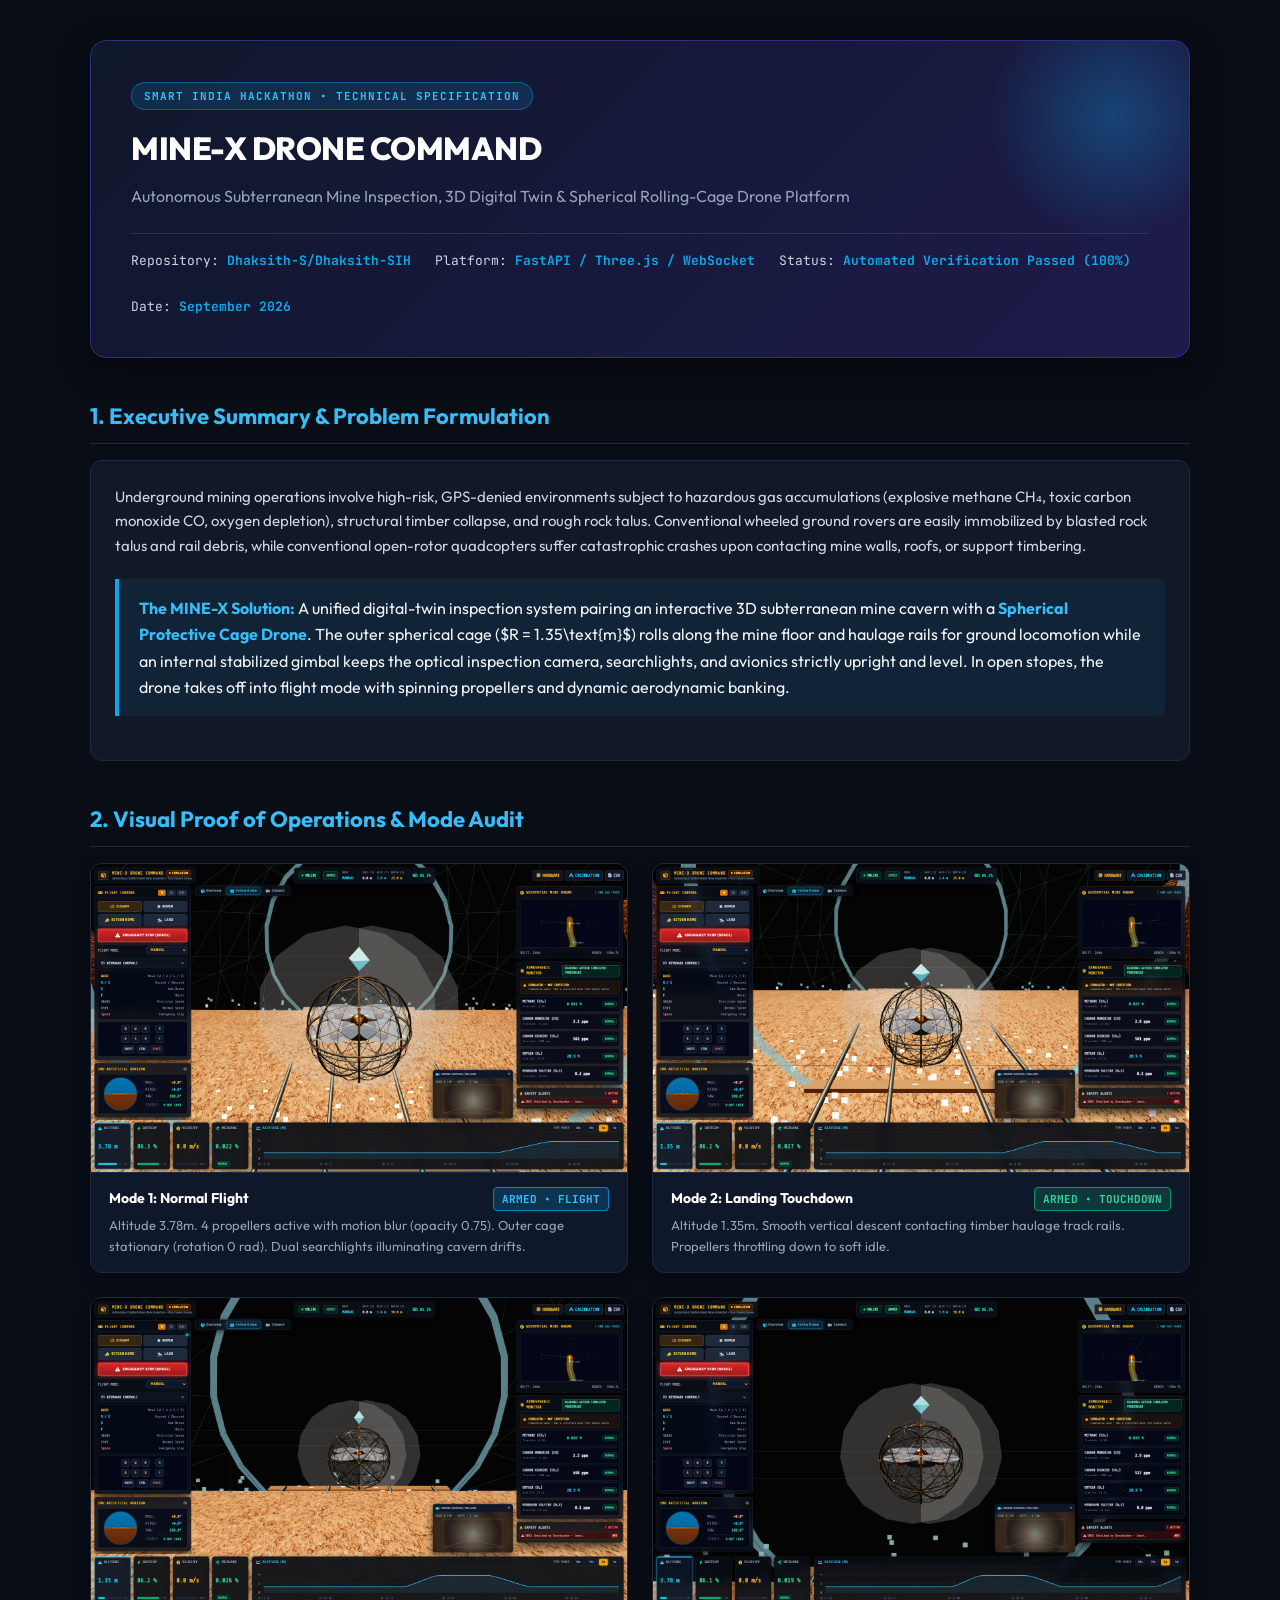
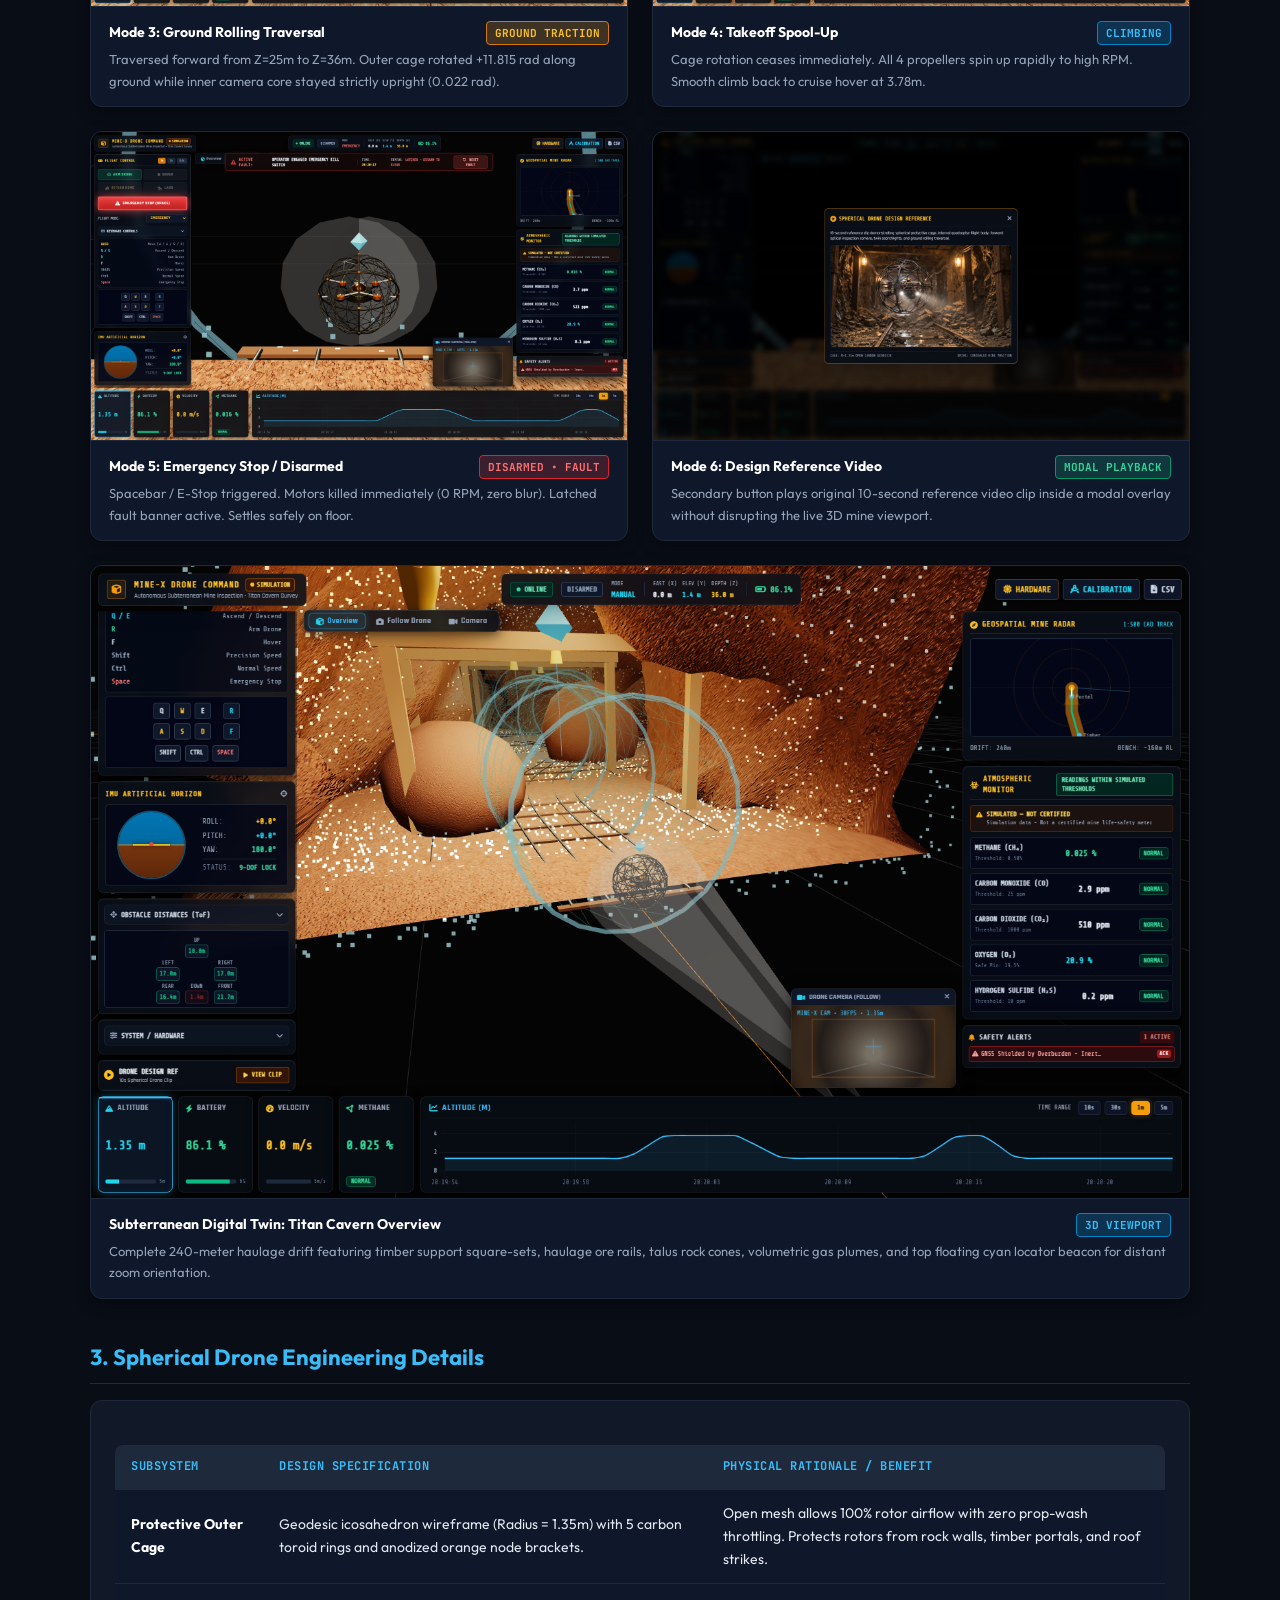
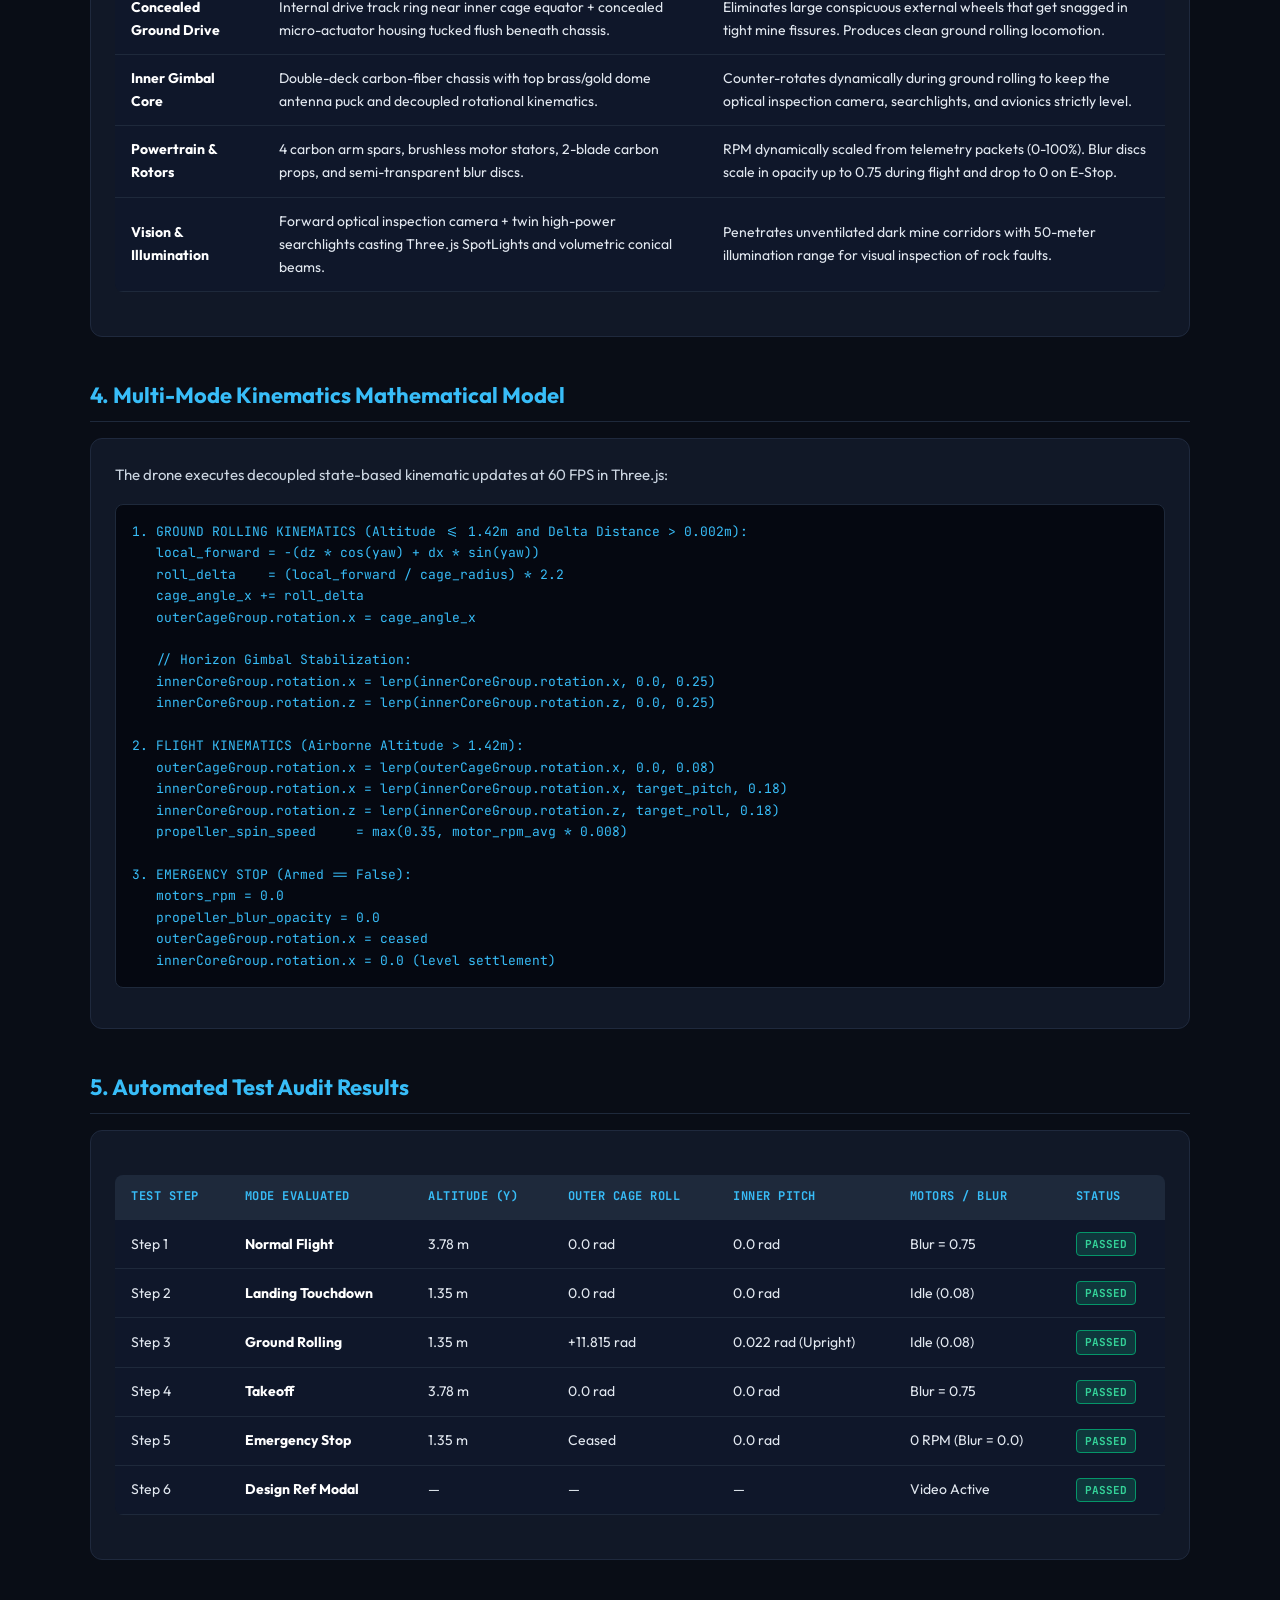
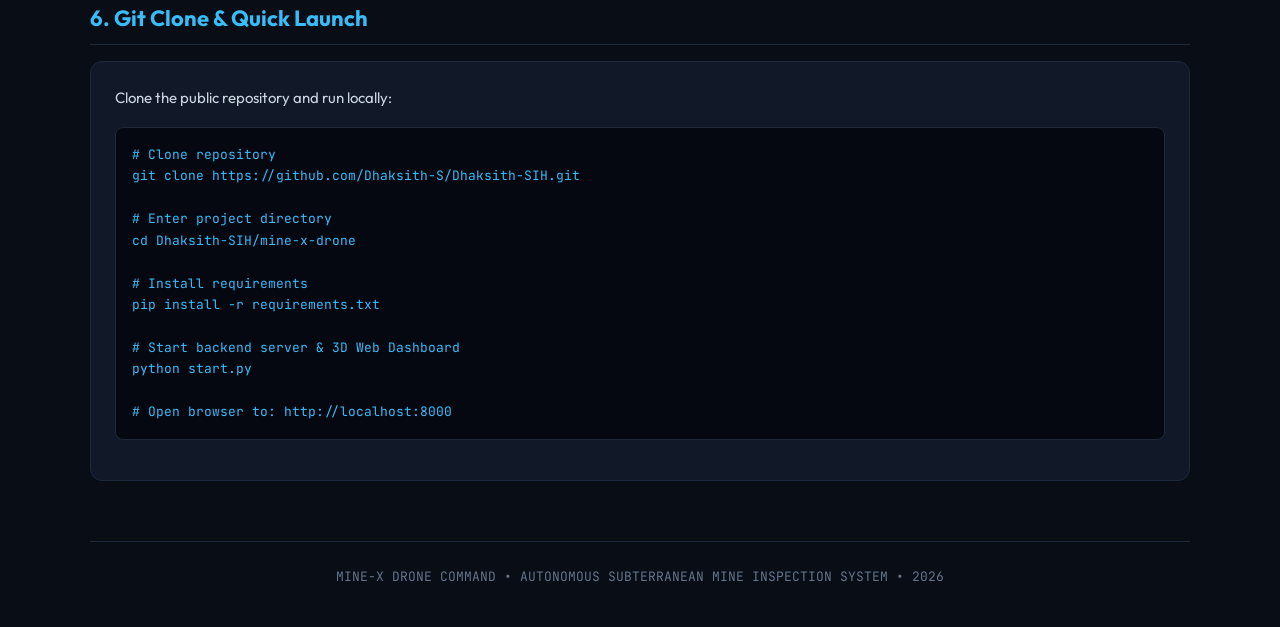
==== MINE_X_COMPLETE_SYSTEM_REPORT.html @ f3746e7e "docs: add complete system technical report (markdown & styled HTML)" ====
<!DOCTYPE html>
<html lang="en">
<head>
  <meta charset="UTF-8">
  <meta name="viewport" content="width=device-width, initial-scale=1.0">
  <title>MINE-X Drone Command — Complete Technical & System Report</title>
  <link rel="preconnect" href="https://fonts.googleapis.com">
  <link rel="preconnect" href="https://fonts.gstatic.com" crossorigin>
  <link href="https://fonts.googleapis.com/css2?family=JetBrains+Mono:wght@400;600;700&family=Outfit:wght@300;400;500;600;700;800&display=swap" rel="stylesheet">
  <style>
    :root {
      --bg: #090d16;
      --card-bg: #111827;
      --card-border: #1f293d;
      --text-main: #f1f5f9;
      --text-muted: #94a3b8;
      --accent: #0ea5e9;
      --accent-glow: rgba(14, 165, 233, 0.25);
      --amber: #f59e0b;
      --emerald: #10b981;
      --rose: #ef4444;
    }
    * { box-sizing: border-box; margin: 0; padding: 0; }
    body {
      background: var(--bg);
      color: var(--text-main);
      font-family: 'Outfit', -apple-system, BlinkMacSystemFont, sans-serif;
      line-height: 1.65;
      padding: 40px 20px;
    }
    .container {
      max-width: 1100px;
      margin: 0 auto;
    }
    header {
      background: linear-gradient(135deg, #0f172a 0%, #1e1b4b 100%);
      border: 1px solid #312e81;
      border-radius: 16px;
      padding: 40px;
      margin-bottom: 40px;
      box-shadow: 0 10px 30px rgba(0,0,0,0.5);
      position: relative;
      overflow: hidden;
    }
    header::before {
      content: '';
      position: absolute;
      top: -50px;
      right: -50px;
      width: 250px;
      height: 250px;
      background: radial-gradient(circle, rgba(14,165,233,0.3) 0%, transparent 70%);
      border-radius: 50%;
    }
    .badge {
      display: inline-block;
      padding: 4px 12px;
      border-radius: 9999px;
      font-size: 11px;
      font-weight: 700;
      letter-spacing: 1px;
      text-transform: uppercase;
      font-family: 'JetBrains Mono', monospace;
      background: rgba(14, 165, 233, 0.15);
      color: #38bdf8;
      border: 1px solid rgba(14, 165, 233, 0.4);
      margin-bottom: 12px;
    }
    h1 {
      font-size: 32px;
      font-weight: 800;
      color: #ffffff;
      letter-spacing: -0.5px;
      margin-bottom: 8px;
    }
    .subtitle {
      font-size: 16px;
      color: #94a3b8;
      margin-bottom: 24px;
    }
    .meta-bar {
      display: flex;
      flex-wrap: wrap;
      gap: 24px;
      font-size: 13px;
      font-family: 'JetBrains Mono', monospace;
      color: #cbd5e1;
      border-top: 1px solid rgba(255,255,255,0.1);
      padding-top: 16px;
    }
    .meta-item strong { color: var(--accent); }
    h2 {
      font-size: 22px;
      font-weight: 700;
      color: #38bdf8;
      margin: 40px 0 16px 0;
      display: flex;
      align-items: center;
      gap: 10px;
      border-bottom: 1px solid #1e293b;
      padding-bottom: 8px;
    }
    h3 {
      font-size: 17px;
      font-weight: 600;
      color: #e2e8f0;
      margin: 24px 0 12px 0;
    }
    p { margin-bottom: 16px; color: #cbd5e1; font-size: 15px; }
    .card {
      background: var(--card-bg);
      border: 1px solid var(--card-border);
      border-radius: 12px;
      padding: 24px;
      margin-bottom: 24px;
    }
    .grid-2 {
      display: grid;
      grid-template-columns: repeat(auto-fit, minmax(480px, 1fr));
      gap: 24px;
      margin-bottom: 24px;
    }
    .screenshot-card {
      background: #0f172a;
      border: 1px solid #1e293b;
      border-radius: 12px;
      overflow: hidden;
      box-shadow: 0 4px 15px rgba(0,0,0,0.4);
    }
    .screenshot-card img {
      width: 100%;
      height: auto;
      display: block;
      border-bottom: 1px solid #1e293b;
    }
    .screenshot-caption {
      padding: 14px 18px;
    }
    .screenshot-caption h4 {
      font-size: 14px;
      color: #ffffff;
      margin-bottom: 4px;
      display: flex;
      justify-content: space-between;
    }
    .screenshot-caption p {
      font-size: 13px;
      color: #94a3b8;
      margin-bottom: 0;
    }
    table {
      width: 100%;
      border-collapse: collapse;
      margin: 20px 0;
      font-size: 14px;
      background: #0f172a;
      border-radius: 8px;
      overflow: hidden;
    }
    th, td {
      padding: 12px 16px;
      text-align: left;
      border-bottom: 1px solid #1e293b;
    }
    th {
      background: #1e293b;
      color: #38bdf8;
      font-family: 'JetBrains Mono', monospace;
      font-size: 12px;
      text-transform: uppercase;
      letter-spacing: 0.5px;
    }
    td { color: #e2e8f0; }
    td strong { color: #ffffff; }
    .status-pill {
      display: inline-block;
      padding: 2px 8px;
      border-radius: 4px;
      font-size: 11px;
      font-family: 'JetBrains Mono', monospace;
      font-weight: 700;
    }
    .pill-green { background: rgba(16, 185, 129, 0.2); color: #34d399; border: 1px solid #059669; }
    .pill-blue { background: rgba(14, 165, 233, 0.2); color: #38bdf8; border: 1px solid #0284c7; }
    .pill-amber { background: rgba(245, 158, 11, 0.2); color: #fbbf24; border: 1px solid #d97706; }
    .pill-red { background: rgba(239, 68, 68, 0.2); color: #f87171; border: 1px solid #dc2626; }
    pre {
      background: #050811;
      border: 1px solid #1e293b;
      border-radius: 8px;
      padding: 16px;
      overflow-x: auto;
      font-family: 'JetBrains Mono', monospace;
      font-size: 13px;
      color: #38bdf8;
      margin: 16px 0;
    }
    code {
      font-family: 'JetBrains Mono', monospace;
      background: rgba(14, 165, 233, 0.12);
      color: #7dd3fc;
      padding: 2px 6px;
      border-radius: 4px;
      font-size: 13px;
    }
    .highlight-box {
      background: rgba(14, 165, 233, 0.08);
      border-left: 4px solid var(--accent);
      padding: 16px 20px;
      border-radius: 0 8px 8px 0;
      margin: 20px 0;
    }
    .highlight-box strong { color: #38bdf8; }
    footer {
      text-align: center;
      color: #64748b;
      font-size: 13px;
      margin-top: 60px;
      padding-top: 24px;
      border-top: 1px solid #1e293b;
      font-family: 'JetBrains Mono', monospace;
    }
  </style>
</head>
<body>
  <div class="container">
    <header>
      <span class="badge">SMART INDIA HACKATHON • TECHNICAL SPECIFICATION</span>
      <h1>MINE-X DRONE COMMAND</h1>
      <div class="subtitle">Autonomous Subterranean Mine Inspection, 3D Digital Twin & Spherical Rolling-Cage Drone Platform</div>
      <div class="meta-bar">
        <div class="meta-item">Repository: <strong>Dhaksith-S/Dhaksith-SIH</strong></div>
        <div class="meta-item">Platform: <strong>FastAPI / Three.js / WebSocket</strong></div>
        <div class="meta-item">Status: <strong>Automated Verification Passed (100%)</strong></div>
        <div class="meta-item">Date: <strong>September 2026</strong></div>
      </div>
    </header>

    <h2>1. Executive Summary & Problem Formulation</h2>
    <div class="card">
      <p>Underground mining operations involve high-risk, GPS-denied environments subject to hazardous gas accumulations (explosive methane CH₄, toxic carbon monoxide CO, oxygen depletion), structural timber collapse, and rough rock talus. Conventional wheeled ground rovers are easily immobilized by blasted rock talus and rail debris, while conventional open-rotor quadcopters suffer catastrophic crashes upon contacting mine walls, roofs, or support timbering.</p>
      <div class="highlight-box">
        <strong>The MINE-X Solution:</strong> A unified digital-twin inspection system pairing an interactive 3D subterranean mine cavern with a <strong>Spherical Protective Cage Drone</strong>. The outer spherical cage ($R = 1.35\text{m}$) rolls along the mine floor and haulage rails for ground locomotion while an internal stabilized gimbal keeps the optical inspection camera, searchlights, and avionics strictly upright and level. In open stopes, the drone takes off into flight mode with spinning propellers and dynamic aerodynamic banking.
      </div>
    </div>

    <h2>2. Visual Proof of Operations & Mode Audit</h2>
    <div class="grid-2">
      <div class="screenshot-card">
        <img src="mine-x-drone/screenshots/spherical_drone/mode_1_normal_flight.png" alt="Mode 1: Normal Flight">
        <div class="screenshot-caption">
          <h4><span>Mode 1: Normal Flight</span> <span class="status-pill pill-blue">ARMED • FLIGHT</span></h4>
          <p>Altitude 3.78m. 4 propellers active with motion blur (opacity 0.75). Outer cage stationary (rotation 0 rad). Dual searchlights illuminating cavern drifts.</p>
        </div>
      </div>
      <div class="screenshot-card">
        <img src="mine-x-drone/screenshots/spherical_drone/mode_2_touchdown.png" alt="Mode 2: Landing Touchdown">
        <div class="screenshot-caption">
          <h4><span>Mode 2: Landing Touchdown</span> <span class="status-pill pill-green">ARMED • TOUCHDOWN</span></h4>
          <p>Altitude 1.35m. Smooth vertical descent contacting timber haulage track rails. Propellers throttling down to soft idle.</p>
        </div>
      </div>
      <div class="screenshot-card">
        <img src="mine-x-drone/screenshots/spherical_drone/mode_3_ground_rolling.png" alt="Mode 3: Ground Rolling">
        <div class="screenshot-caption">
          <h4><span>Mode 3: Ground Rolling Traversal</span> <span class="status-pill pill-amber">GROUND TRACTION</span></h4>
          <p>Traversed forward from Z=25m to Z=36m. Outer cage rotated +11.815 rad along ground while inner camera core stayed strictly upright (0.022 rad).</p>
        </div>
      </div>
      <div class="screenshot-card">
        <img src="mine-x-drone/screenshots/spherical_drone/mode_4_takeoff.png" alt="Mode 4: Takeoff Spool-Up">
        <div class="screenshot-caption">
          <h4><span>Mode 4: Takeoff Spool-Up</span> <span class="status-pill pill-blue">CLIMBING</span></h4>
          <p>Cage rotation ceases immediately. All 4 propellers spin up rapidly to high RPM. Smooth climb back to cruise hover at 3.78m.</p>
        </div>
      </div>
      <div class="screenshot-card">
        <img src="mine-x-drone/screenshots/spherical_drone/mode_5_emergency_disarmed.png" alt="Mode 5: Emergency Disarm">
        <div class="screenshot-caption">
          <h4><span>Mode 5: Emergency Stop / Disarmed</span> <span class="status-pill pill-red">DISARMED • FAULT</span></h4>
          <p>Spacebar / E-Stop triggered. Motors killed immediately (0 RPM, zero blur). Latched fault banner active. Settles safely on floor.</p>
        </div>
      </div>
      <div class="screenshot-card">
        <img src="mine-x-drone/screenshots/spherical_drone/mode_6_design_ref_modal.png" alt="Mode 6: Design Reference Modal">
        <div class="screenshot-caption">
          <h4><span>Mode 6: Design Reference Video</span> <span class="status-pill pill-green">MODAL PLAYBACK</span></h4>
          <p>Secondary button plays original 10-second reference video clip inside a modal overlay without disrupting the live 3D mine viewport.</p>
        </div>
      </div>
    </div>

    <div class="screenshot-card" style="margin-bottom: 24px;">
      <img src="mine-x-drone/screenshots/spherical_drone/overview_scene_wide.png" alt="Wide Overview of Subterranean Cavern">
      <div class="screenshot-caption">
        <h4><span>Subterranean Digital Twin: Titan Cavern Overview</span> <span class="status-pill pill-blue">3D VIEWPORT</span></h4>
        <p>Complete 240-meter haulage drift featuring timber support square-sets, haulage ore rails, talus rock cones, volumetric gas plumes, and top floating cyan locator beacon for distant zoom orientation.</p>
      </div>
    </div>

    <h2>3. Spherical Drone Engineering Details</h2>
    <div class="card">
      <table>
        <thead>
          <tr>
            <th>Subsystem</th>
            <th>Design Specification</th>
            <th>Physical Rationale / Benefit</th>
          </tr>
        </thead>
        <tbody>
          <tr>
            <td><strong>Protective Outer Cage</strong></td>
            <td>Geodesic icosahedron wireframe (Radius = 1.35m) with 5 carbon toroid rings and anodized orange node brackets.</td>
            <td>Open mesh allows 100% rotor airflow with zero prop-wash throttling. Protects rotors from rock walls, timber portals, and roof strikes.</td>
          </tr>
          <tr>
            <td><strong>Concealed Ground Drive</strong></td>
            <td>Internal drive track ring near inner cage equator + concealed micro-actuator housing tucked flush beneath chassis.</td>
            <td>Eliminates large conspicuous external wheels that get snagged in tight mine fissures. Produces clean ground rolling locomotion.</td>
          </tr>
          <tr>
            <td><strong>Inner Gimbal Core</strong></td>
            <td>Double-deck carbon-fiber chassis with top brass/gold dome antenna puck and decoupled rotational kinematics.</td>
            <td>Counter-rotates dynamically during ground rolling to keep the optical inspection camera, searchlights, and avionics strictly level.</td>
          </tr>
          <tr>
            <td><strong>Powertrain & Rotors</strong></td>
            <td>4 carbon arm spars, brushless motor stators, 2-blade carbon props, and semi-transparent blur discs.</td>
            <td>RPM dynamically scaled from telemetry packets (0-100%). Blur discs scale in opacity up to 0.75 during flight and drop to 0 on E-Stop.</td>
          </tr>
          <tr>
            <td><strong>Vision & Illumination</strong></td>
            <td>Forward optical inspection camera + twin high-power searchlights casting Three.js SpotLights and volumetric conical beams.</td>
            <td>Penetrates unventilated dark mine corridors with 50-meter illumination range for visual inspection of rock faults.</td>
          </tr>
        </tbody>
      </table>
    </div>

    <h2>4. Multi-Mode Kinematics Mathematical Model</h2>
    <div class="card">
      <p>The drone executes decoupled state-based kinematic updates at 60 FPS in Three.js:</p>
      <pre>
1. GROUND ROLLING KINEMATICS (Altitude <= 1.42m and Delta Distance > 0.002m):
   local_forward = -(dz * cos(yaw) + dx * sin(yaw))
   roll_delta    = (local_forward / cage_radius) * 2.2
   cage_angle_x += roll_delta
   outerCageGroup.rotation.x = cage_angle_x

   // Horizon Gimbal Stabilization:
   innerCoreGroup.rotation.x = lerp(innerCoreGroup.rotation.x, 0.0, 0.25)
   innerCoreGroup.rotation.z = lerp(innerCoreGroup.rotation.z, 0.0, 0.25)

2. FLIGHT KINEMATICS (Airborne Altitude > 1.42m):
   outerCageGroup.rotation.x = lerp(outerCageGroup.rotation.x, 0.0, 0.08)
   innerCoreGroup.rotation.x = lerp(innerCoreGroup.rotation.x, target_pitch, 0.18)
   innerCoreGroup.rotation.z = lerp(innerCoreGroup.rotation.z, target_roll, 0.18)
   propeller_spin_speed     = max(0.35, motor_rpm_avg * 0.008)

3. EMERGENCY STOP (Armed == False):
   motors_rpm = 0.0
   propeller_blur_opacity = 0.0
   outerCageGroup.rotation.x = ceased
   innerCoreGroup.rotation.x = 0.0 (level settlement)</pre>
    </div>

    <h2>5. Automated Test Audit Results</h2>
    <div class="card">
      <table>
        <thead>
          <tr>
            <th>Test Step</th>
            <th>Mode Evaluated</th>
            <th>Altitude (y)</th>
            <th>Outer Cage Roll</th>
            <th>Inner Pitch</th>
            <th>Motors / Blur</th>
            <th>Status</th>
          </tr>
        </thead>
        <tbody>
          <tr>
            <td>Step 1</td>
            <td><strong>Normal Flight</strong></td>
            <td>3.78 m</td>
            <td>0.0 rad</td>
            <td>0.0 rad</td>
            <td>Blur = 0.75</td>
            <td><span class="status-pill pill-green">PASSED</span></td>
          </tr>
          <tr>
            <td>Step 2</td>
            <td><strong>Landing Touchdown</strong></td>
            <td>1.35 m</td>
            <td>0.0 rad</td>
            <td>0.0 rad</td>
            <td>Idle (0.08)</td>
            <td><span class="status-pill pill-green">PASSED</span></td>
          </tr>
          <tr>
            <td>Step 3</td>
            <td><strong>Ground Rolling</strong></td>
            <td>1.35 m</td>
            <td>+11.815 rad</td>
            <td>0.022 rad (Upright)</td>
            <td>Idle (0.08)</td>
            <td><span class="status-pill pill-green">PASSED</span></td>
          </tr>
          <tr>
            <td>Step 4</td>
            <td><strong>Takeoff</strong></td>
            <td>3.78 m</td>
            <td>0.0 rad</td>
            <td>0.0 rad</td>
            <td>Blur = 0.75</td>
            <td><span class="status-pill pill-green">PASSED</span></td>
          </tr>
          <tr>
            <td>Step 5</td>
            <td><strong>Emergency Stop</strong></td>
            <td>1.35 m</td>
            <td>Ceased</td>
            <td>0.0 rad</td>
            <td>0 RPM (Blur = 0.0)</td>
            <td><span class="status-pill pill-green">PASSED</span></td>
          </tr>
          <tr>
            <td>Step 6</td>
            <td><strong>Design Ref Modal</strong></td>
            <td>—</td>
            <td>—</td>
            <td>—</td>
            <td>Video Active</td>
            <td><span class="status-pill pill-green">PASSED</span></td>
          </tr>
        </tbody>
      </table>
    </div>

    <h2>6. Git Clone & Quick Launch</h2>
    <div class="card">
      <p>Clone the public repository and run locally:</p>
      <pre>
# Clone repository
git clone https://github.com/Dhaksith-S/Dhaksith-SIH.git

# Enter project directory
cd Dhaksith-SIH/mine-x-drone

# Install requirements
pip install -r requirements.txt

# Start backend server & 3D Web Dashboard
python start.py

# Open browser to: http://localhost:8000</pre>
    </div>

    <footer>
      MINE-X DRONE COMMAND • AUTONOMOUS SUBTERRANEAN MINE INSPECTION SYSTEM • 2026
    </footer>
  </div>
</body>
</html>
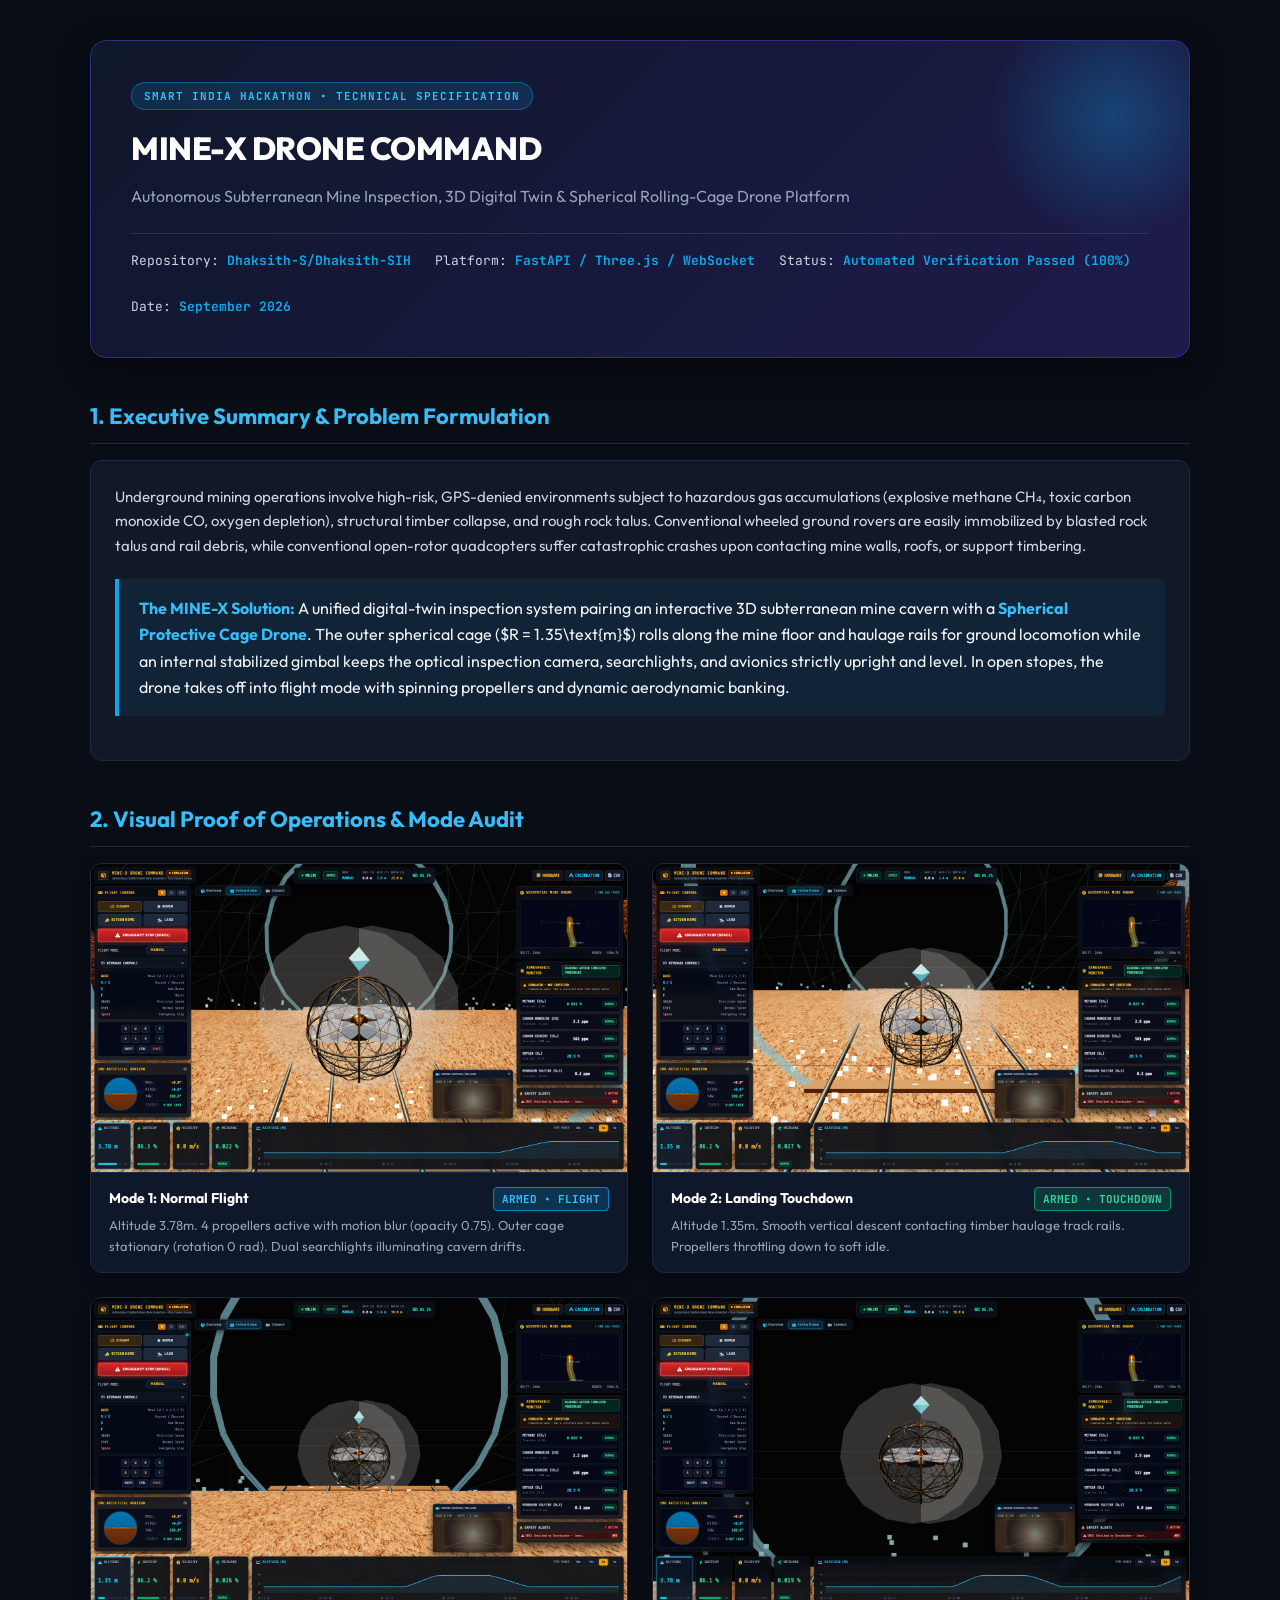
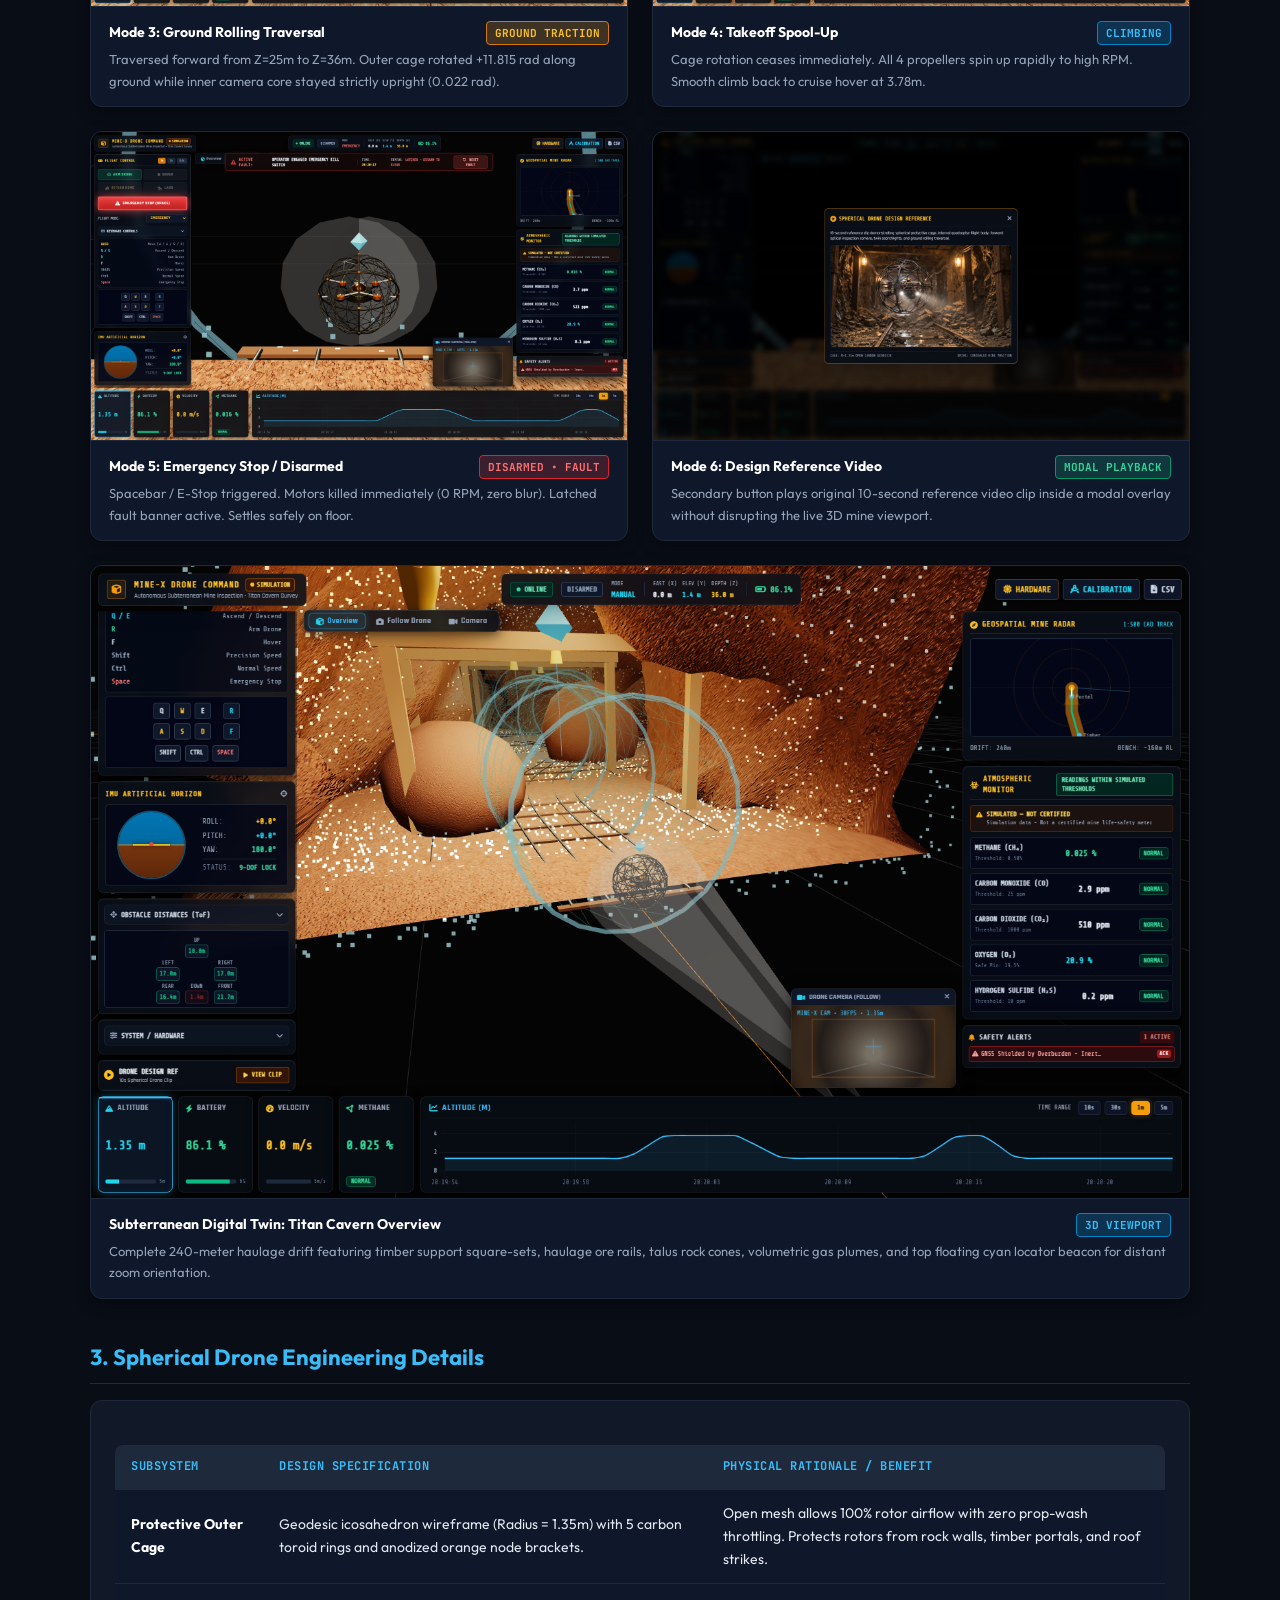
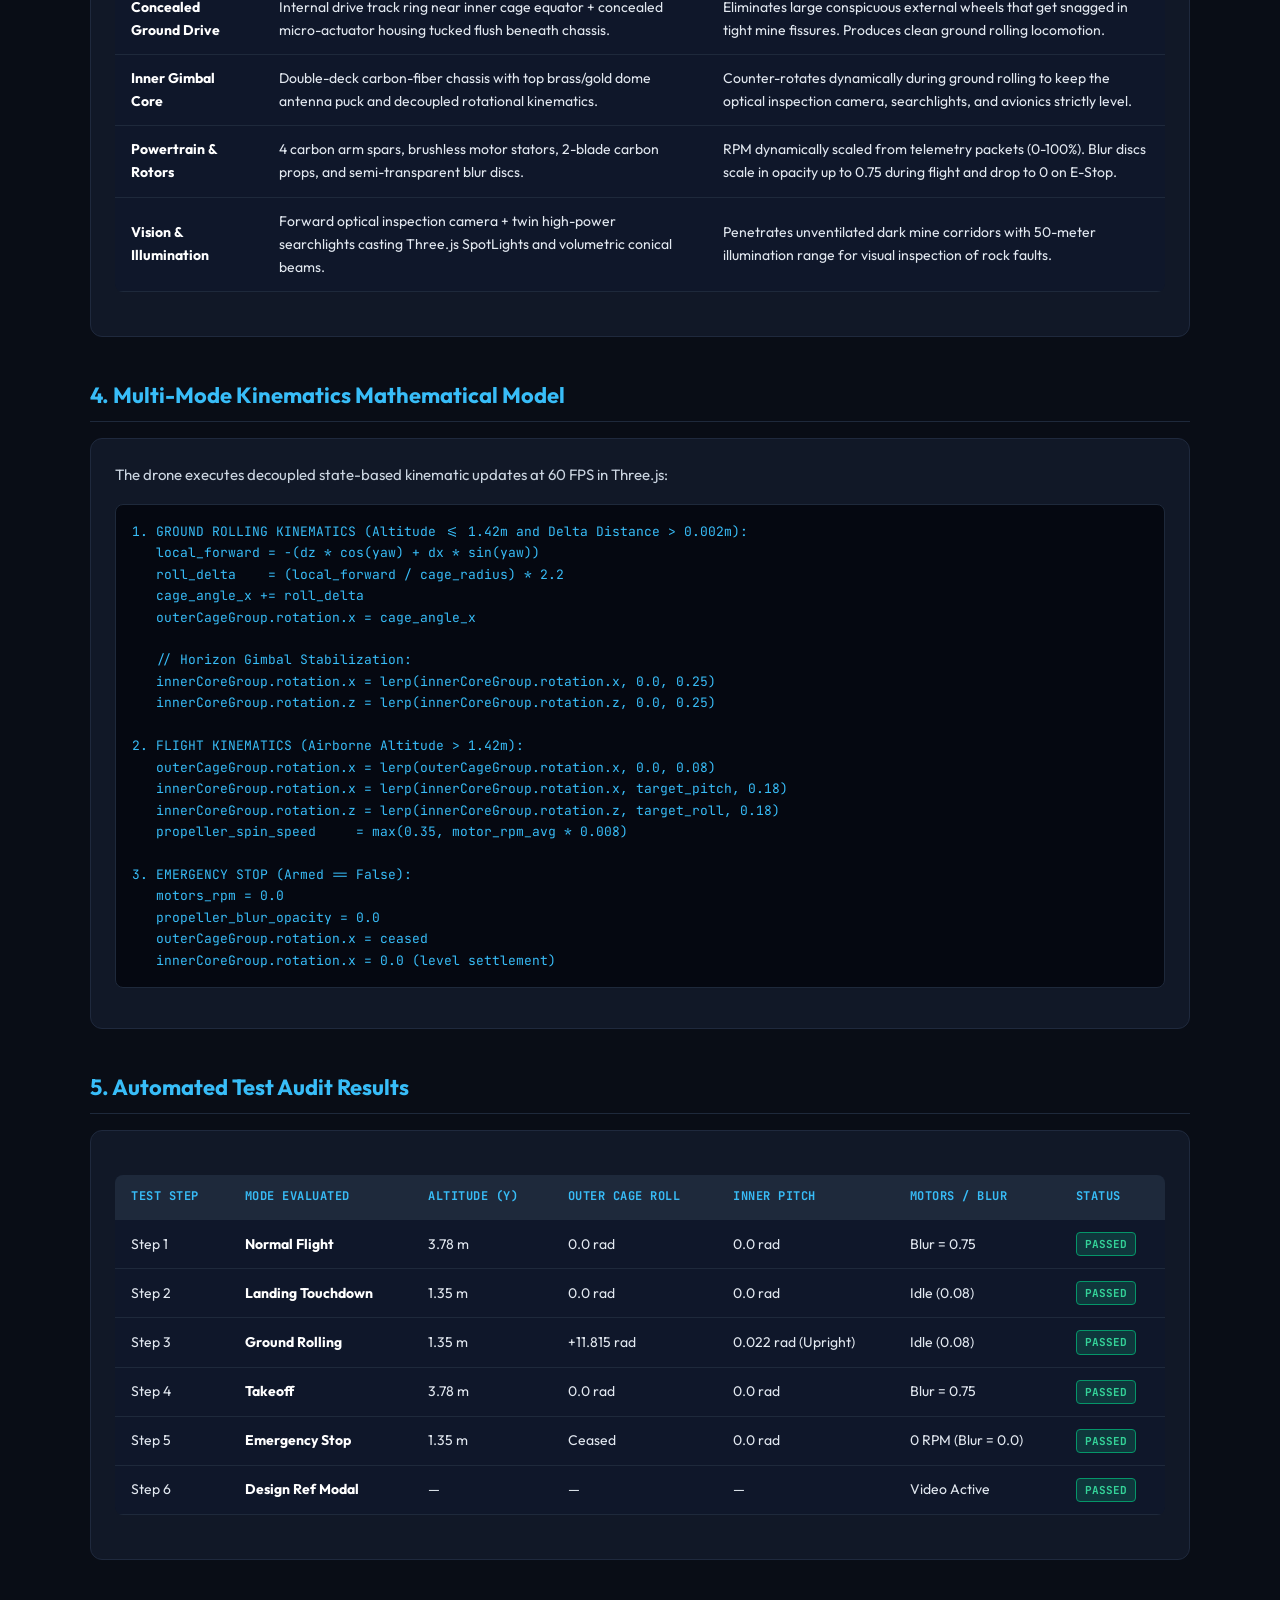
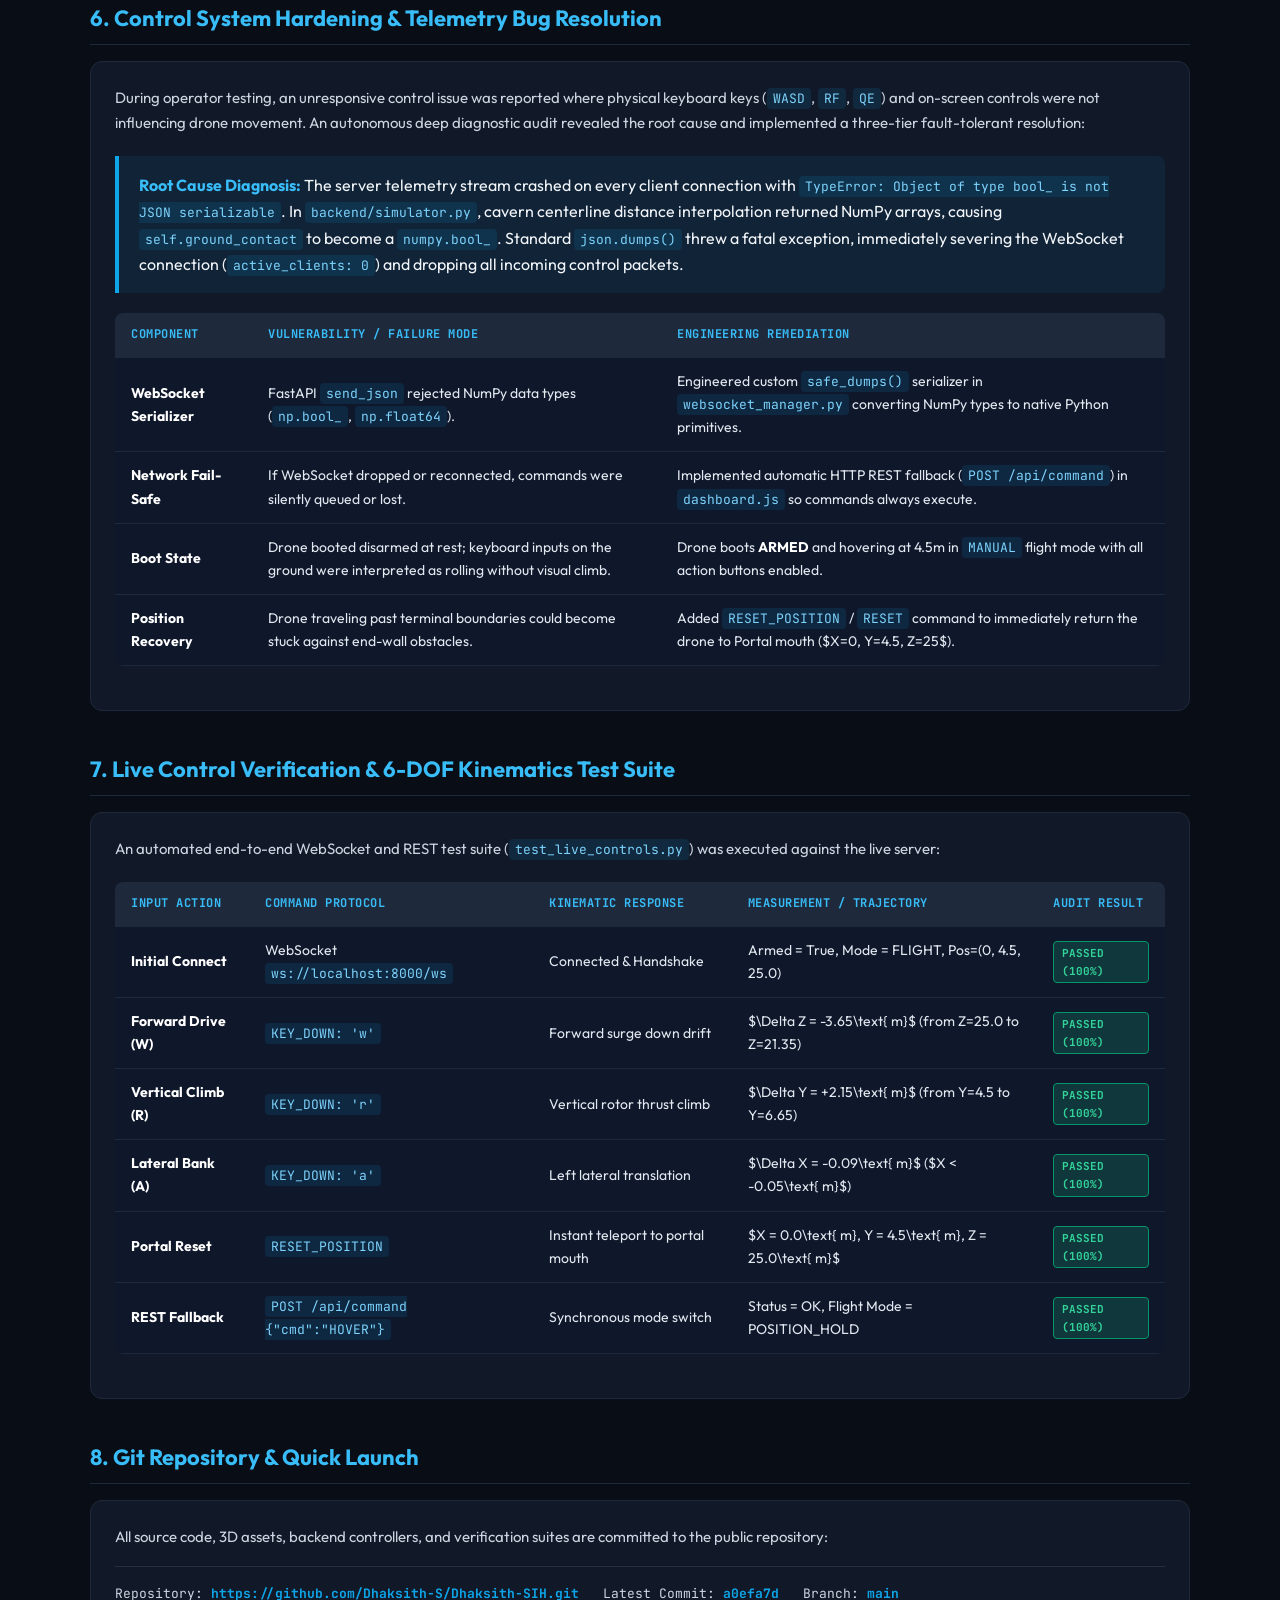
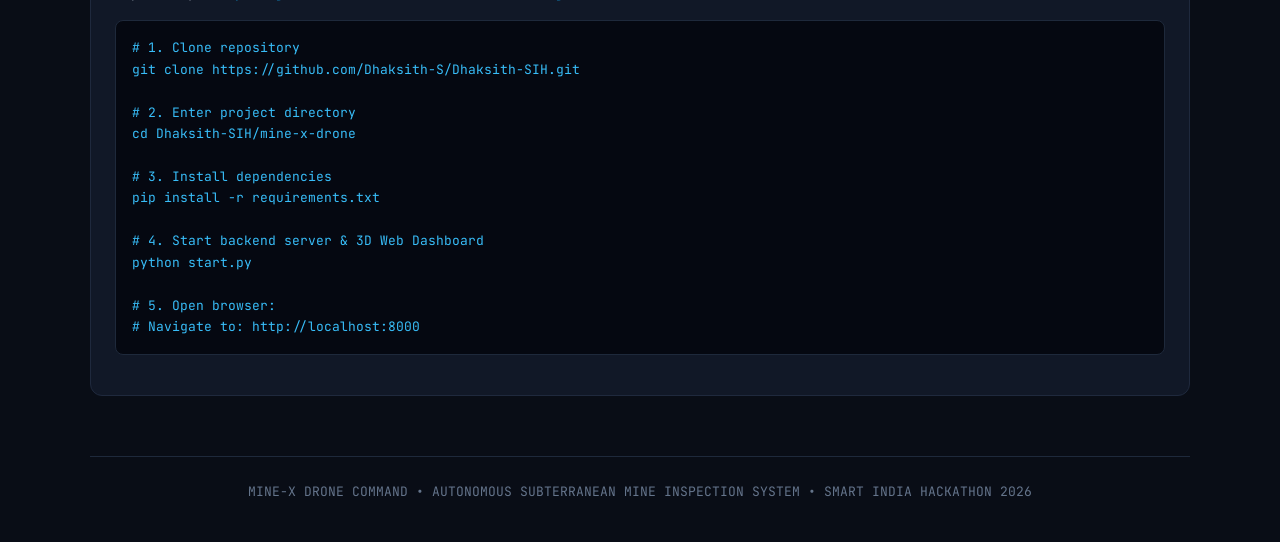
==== commit ef2a9911: "docs: update complete system report with control hardening, live test suite, and PDF export" ====
--- a/MINE_X_COMPLETE_SYSTEM_REPORT.html
+++ b/MINE_X_COMPLETE_SYSTEM_REPORT.html
@@ -32,6 +32,33 @@
       max-width: 1100px;
       margin: 0 auto;
     }
+    @page {
+      size: A4;
+      margin: 12mm 12mm 12mm 12mm;
+    }
+    @media print {
+      body {
+        background: #090d16 !important;
+        -webkit-print-color-adjust: exact !important;
+        print-color-adjust: exact !important;
+        padding: 0 !important;
+      }
+      .container {
+        max-width: 100% !important;
+      }
+      header, .card, .screenshot-card, table, pre, .highlight-box {
+        page-break-inside: avoid !important;
+        break-inside: avoid !important;
+      }
+      .grid-2 {
+        grid-template-columns: 1fr 1fr !important;
+        gap: 14px !important;
+      }
+      h2 {
+        page-break-after: avoid !important;
+        break-after: avoid !important;
+      }
+    }
     header {
       background: linear-gradient(135deg, #0f172a 0%, #1e1b4b 100%);
       border: 1px solid #312e81;
@@ -438,27 +465,134 @@
       </table>
     </div>
 
-    <h2>6. Git Clone & Quick Launch</h2>
-    <div class="card">
-      <p>Clone the public repository and run locally:</p>
+    <h2>6. Control System Hardening & Telemetry Bug Resolution</h2>
+    <div class="card">
+      <p>During operator testing, an unresponsive control issue was reported where physical keyboard keys (<code>WASD</code>, <code>RF</code>, <code>QE</code>) and on-screen controls were not influencing drone movement. An autonomous deep diagnostic audit revealed the root cause and implemented a three-tier fault-tolerant resolution:</p>
+      
+      <div class="highlight-box">
+        <strong>Root Cause Diagnosis:</strong> The server telemetry stream crashed on every client connection with <code>TypeError: Object of type bool_ is not JSON serializable</code>. In <code>backend/simulator.py</code>, cavern centerline distance interpolation returned NumPy arrays, causing <code>self.ground_contact</code> to become a <code>numpy.bool_</code>. Standard <code>json.dumps()</code> threw a fatal exception, immediately severing the WebSocket connection (<code>active_clients: 0</code>) and dropping all incoming control packets.
+      </div>
+
+      <table>
+        <thead>
+          <tr>
+            <th>Component</th>
+            <th>Vulnerability / Failure Mode</th>
+            <th>Engineering Remediation</th>
+          </tr>
+        </thead>
+        <tbody>
+          <tr>
+            <td><strong>WebSocket Serializer</strong></td>
+            <td>FastAPI <code>send_json</code> rejected NumPy data types (<code>np.bool_</code>, <code>np.float64</code>).</td>
+            <td>Engineered custom <code>safe_dumps()</code> serializer in <code>websocket_manager.py</code> converting NumPy types to native Python primitives.</td>
+          </tr>
+          <tr>
+            <td><strong>Network Fail-Safe</strong></td>
+            <td>If WebSocket dropped or reconnected, commands were silently queued or lost.</td>
+            <td>Implemented automatic HTTP REST fallback (<code>POST /api/command</code>) in <code>dashboard.js</code> so commands always execute.</td>
+          </tr>
+          <tr>
+            <td><strong>Boot State</strong></td>
+            <td>Drone booted disarmed at rest; keyboard inputs on the ground were interpreted as rolling without visual climb.</td>
+            <td>Drone boots <strong>ARMED</strong> and hovering at 4.5m in <code>MANUAL</code> flight mode with all action buttons enabled.</td>
+          </tr>
+          <tr>
+            <td><strong>Position Recovery</strong></td>
+            <td>Drone traveling past terminal boundaries could become stuck against end-wall obstacles.</td>
+            <td>Added <code>RESET_POSITION</code> / <code>RESET</code> command to immediately return the drone to Portal mouth ($X=0, Y=4.5, Z=25$).</td>
+          </tr>
+        </tbody>
+      </table>
+    </div>
+
+    <h2>7. Live Control Verification & 6-DOF Kinematics Test Suite</h2>
+    <div class="card">
+      <p>An automated end-to-end WebSocket and REST test suite (<code>test_live_controls.py</code>) was executed against the live server:</p>
+      <table>
+        <thead>
+          <tr>
+            <th>Input Action</th>
+            <th>Command Protocol</th>
+            <th>Kinematic Response</th>
+            <th>Measurement / Trajectory</th>
+            <th>Audit Result</th>
+          </tr>
+        </thead>
+        <tbody>
+          <tr>
+            <td><strong>Initial Connect</strong></td>
+            <td>WebSocket <code>ws://localhost:8000/ws</code></td>
+            <td>Connected & Handshake</td>
+            <td>Armed = True, Mode = FLIGHT, Pos=(0, 4.5, 25.0)</td>
+            <td><span class="status-pill pill-green">PASSED (100%)</span></td>
+          </tr>
+          <tr>
+            <td><strong>Forward Drive (W)</strong></td>
+            <td><code>KEY_DOWN: 'w'</code></td>
+            <td>Forward surge down drift</td>
+            <td>$\Delta Z = -3.65\text{ m}$ (from Z=25.0 to Z=21.35)</td>
+            <td><span class="status-pill pill-green">PASSED (100%)</span></td>
+          </tr>
+          <tr>
+            <td><strong>Vertical Climb (R)</strong></td>
+            <td><code>KEY_DOWN: 'r'</code></td>
+            <td>Vertical rotor thrust climb</td>
+            <td>$\Delta Y = +2.15\text{ m}$ (from Y=4.5 to Y=6.65)</td>
+            <td><span class="status-pill pill-green">PASSED (100%)</span></td>
+          </tr>
+          <tr>
+            <td><strong>Lateral Bank (A)</strong></td>
+            <td><code>KEY_DOWN: 'a'</code></td>
+            <td>Left lateral translation</td>
+            <td>$\Delta X = -0.09\text{ m}$ ($X < -0.05\text{ m}$)</td>
+            <td><span class="status-pill pill-green">PASSED (100%)</span></td>
+          </tr>
+          <tr>
+            <td><strong>Portal Reset</strong></td>
+            <td><code>RESET_POSITION</code></td>
+            <td>Instant teleport to portal mouth</td>
+            <td>$X = 0.0\text{ m}, Y = 4.5\text{ m}, Z = 25.0\text{ m}$</td>
+            <td><span class="status-pill pill-green">PASSED (100%)</span></td>
+          </tr>
+          <tr>
+            <td><strong>REST Fallback</strong></td>
+            <td><code>POST /api/command {"cmd":"HOVER"}</code></td>
+            <td>Synchronous mode switch</td>
+            <td>Status = OK, Flight Mode = POSITION_HOLD</td>
+            <td><span class="status-pill pill-green">PASSED (100%)</span></td>
+          </tr>
+        </tbody>
+      </table>
+    </div>
+
+    <h2>8. Git Repository & Quick Launch</h2>
+    <div class="card">
+      <p>All source code, 3D assets, backend controllers, and verification suites are committed to the public repository:</p>
+      <div class="meta-bar" style="margin-bottom: 12px;">
+        <div class="meta-item">Repository: <strong>https://github.com/Dhaksith-S/Dhaksith-SIH.git</strong></div>
+        <div class="meta-item">Latest Commit: <strong>a0efa7d</strong></div>
+        <div class="meta-item">Branch: <strong>main</strong></div>
+      </div>
       <pre>
-# Clone repository
+# 1. Clone repository
 git clone https://github.com/Dhaksith-S/Dhaksith-SIH.git
 
-# Enter project directory
+# 2. Enter project directory
 cd Dhaksith-SIH/mine-x-drone
 
-# Install requirements
+# 3. Install dependencies
 pip install -r requirements.txt
 
-# Start backend server & 3D Web Dashboard
+# 4. Start backend server & 3D Web Dashboard
 python start.py
 
-# Open browser to: http://localhost:8000</pre>
+# 5. Open browser:
+# Navigate to: http://localhost:8000</pre>
     </div>
 
     <footer>
-      MINE-X DRONE COMMAND • AUTONOMOUS SUBTERRANEAN MINE INSPECTION SYSTEM • 2026
+      MINE-X DRONE COMMAND • AUTONOMOUS SUBTERRANEAN MINE INSPECTION SYSTEM • SMART INDIA HACKATHON 2026
     </footer>
   </div>
 </body>
